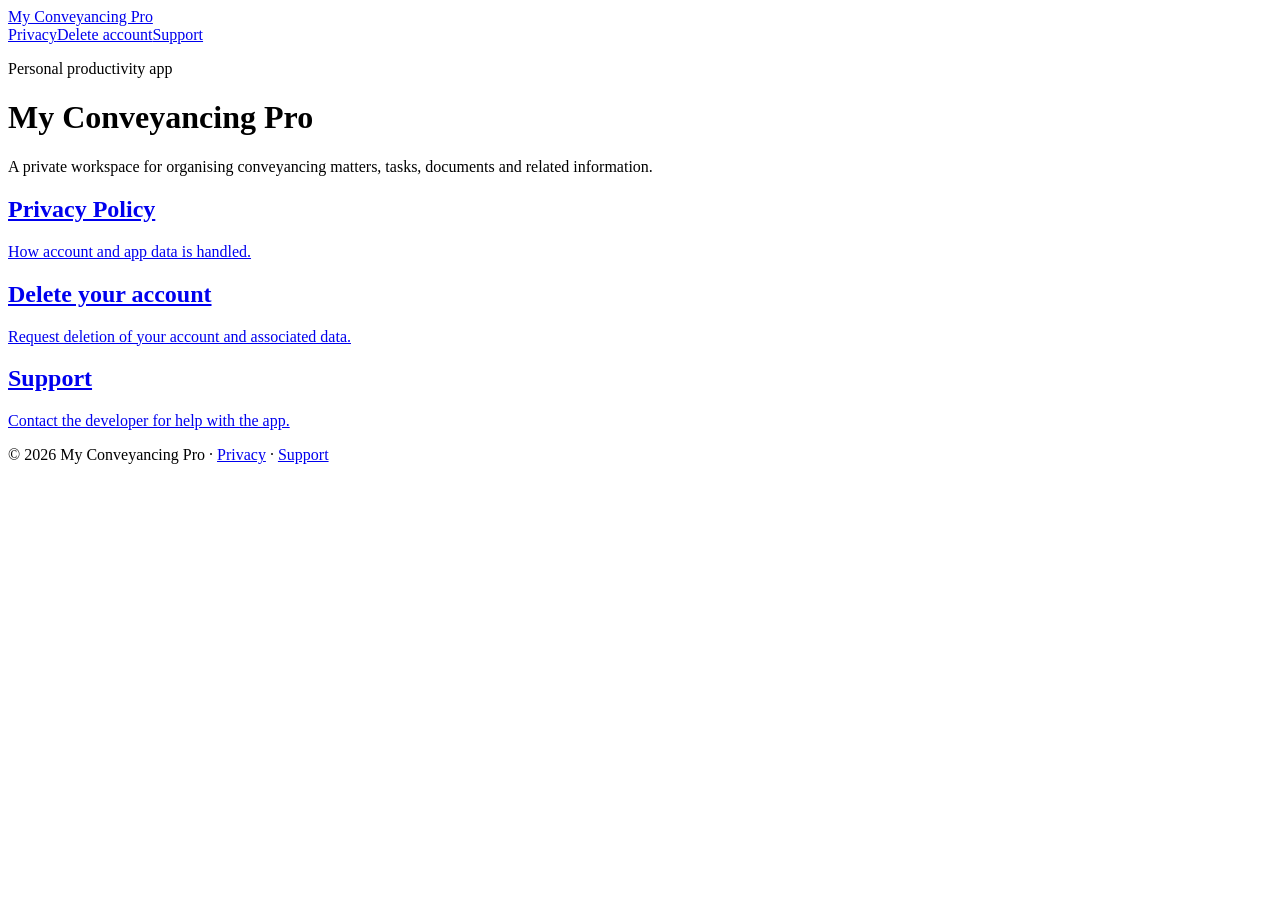
==== index.html @ c01dd8fc "Add files via upload" ====
<!doctype html><html lang="en"><head><meta charset="utf-8"><meta name="viewport" content="width=device-width,initial-scale=1"><title>My Conveyancing Pro</title><meta name="description" content="Privacy, account deletion and support for My Conveyancing Pro."><link rel="stylesheet" href="assets/style.css"></head><body><header><div class="wrap nav"><a class="brand" href="./">My Conveyancing Pro</a><nav><a href="privacy.html">Privacy</a><a href="delete-account.html">Delete account</a><a href="support.html">Support</a></nav></div></header><main class="wrap hero"><p class="eyebrow">Personal productivity app</p><h1>My Conveyancing Pro</h1><p class="lead">A private workspace for organising conveyancing matters, tasks, documents and related information.</p><div class="cards"><a class="card" href="privacy.html"><h2>Privacy Policy</h2><p>How account and app data is handled.</p></a><a class="card" href="delete-account.html"><h2>Delete your account</h2><p>Request deletion of your account and associated data.</p></a><a class="card" href="support.html"><h2>Support</h2><p>Contact the developer for help with the app.</p></a></div></main><footer><div class="wrap">© 2026 My Conveyancing Pro · <a href="privacy.html">Privacy</a> · <a href="support.html">Support</a></div></footer></body></html>
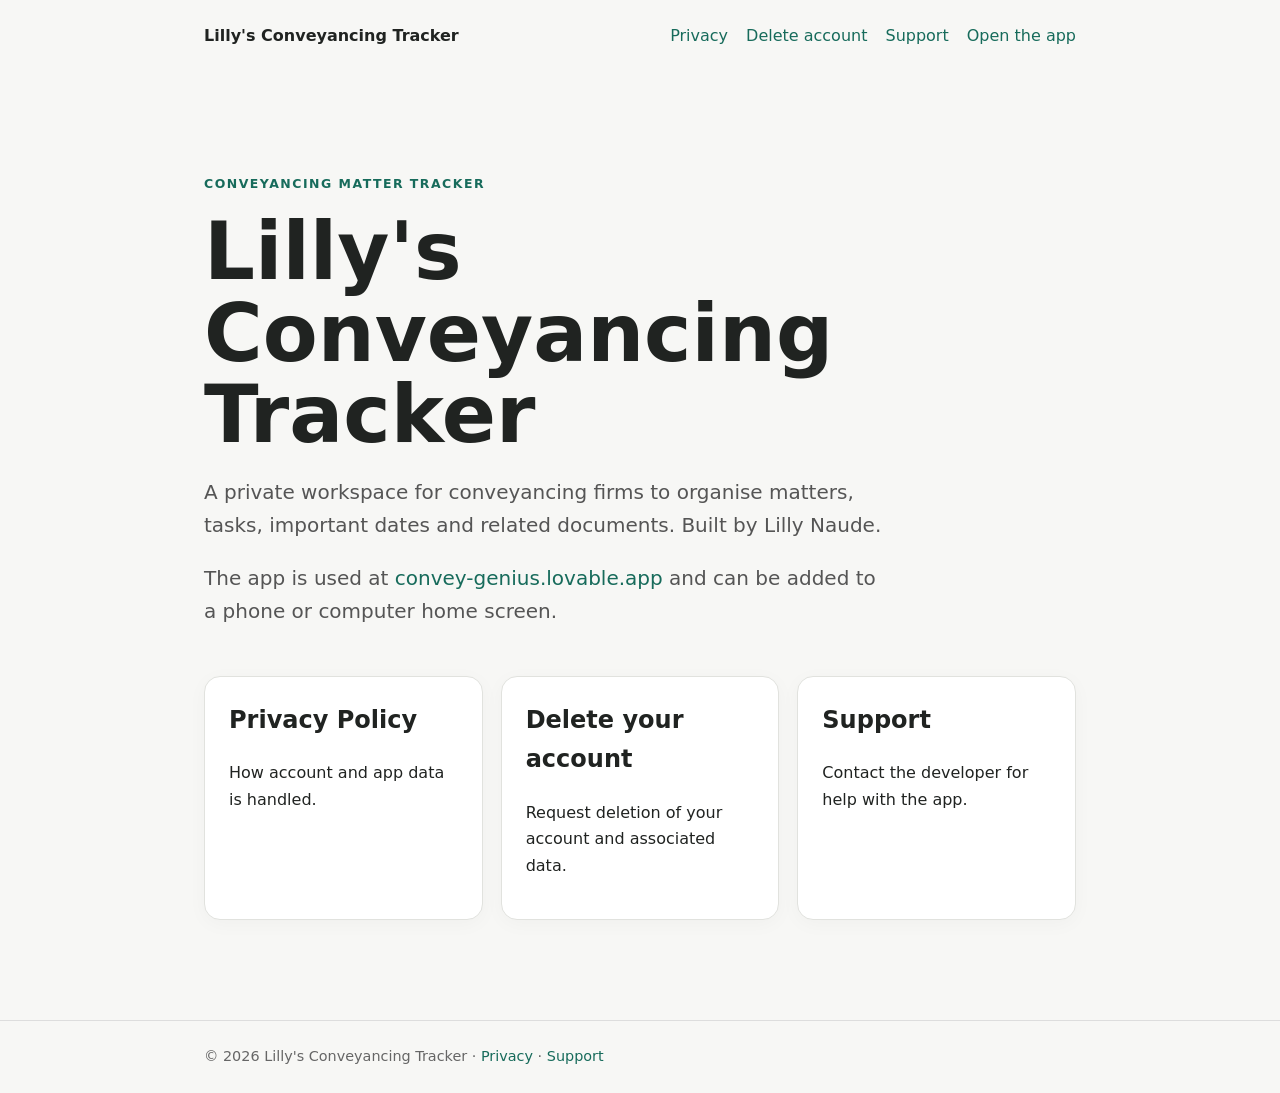
==== commit 7da5b932: "Add files via upload" ====
--- a/index.html
+++ b/index.html
@@ -1 +1 @@
-<!doctype html><html lang="en"><head><meta charset="utf-8"><meta name="viewport" content="width=device-width,initial-scale=1"><title>My Conveyancing Pro</title><meta name="description" content="Privacy, account deletion and support for My Conveyancing Pro."><link rel="stylesheet" href="assets/style.css"></head><body><header><div class="wrap nav"><a class="brand" href="./">My Conveyancing Pro</a><nav><a href="privacy.html">Privacy</a><a href="delete-account.html">Delete account</a><a href="support.html">Support</a></nav></div></header><main class="wrap hero"><p class="eyebrow">Personal productivity app</p><h1>My Conveyancing Pro</h1><p class="lead">A private workspace for organising conveyancing matters, tasks, documents and related information.</p><div class="cards"><a class="card" href="privacy.html"><h2>Privacy Policy</h2><p>How account and app data is handled.</p></a><a class="card" href="delete-account.html"><h2>Delete your account</h2><p>Request deletion of your account and associated data.</p></a><a class="card" href="support.html"><h2>Support</h2><p>Contact the developer for help with the app.</p></a></div></main><footer><div class="wrap">© 2026 My Conveyancing Pro · <a href="privacy.html">Privacy</a> · <a href="support.html">Support</a></div></footer></body></html>+<!doctype html><html lang="en"><head><meta charset="utf-8"><meta name="viewport" content="width=device-width,initial-scale=1"><title>Lilly's Conveyancing Tracker — Privacy, account deletion and support</title><meta name="description" content="Privacy policy, account deletion and support for Lilly's Conveyancing Tracker."><link rel="stylesheet" href="assets/style.css"></head><body><header><div class="wrap nav"><a class="brand" href="./">Lilly's Conveyancing Tracker</a><nav><a href="privacy.html">Privacy</a><a href="delete-account.html">Delete account</a><a href="support.html">Support</a><a href="https://convey-genius.lovable.app">Open the app</a></nav></div></header><main class="wrap hero"><p class="eyebrow">Conveyancing matter tracker</p><h1>Lilly's Conveyancing Tracker</h1><p class="lead">A private workspace for conveyancing firms to organise matters, tasks, important dates and related documents. Built by Lilly Naude.</p><p class="lead">The app is used at <a href="https://convey-genius.lovable.app">convey-genius.lovable.app</a> and can be added to a phone or computer home screen.</p><div class="cards"><a class="card" href="privacy.html"><h2>Privacy Policy</h2><p>How account and app data is handled.</p></a><a class="card" href="delete-account.html"><h2>Delete your account</h2><p>Request deletion of your account and associated data.</p></a><a class="card" href="support.html"><h2>Support</h2><p>Contact the developer for help with the app.</p></a></div></main><footer><div class="wrap">© 2026 Lilly's Conveyancing Tracker · <a href="privacy.html">Privacy</a> · <a href="support.html">Support</a></div></footer></body></html>
--- a/assets/style.css
+++ b/assets/style.css
@@ -0,0 +1 @@
+*{box-sizing:border-box}body{margin:0;background:#f7f7f5;color:#202321;font:16px/1.65 system-ui,-apple-system,BlinkMacSystemFont,"Segoe UI",sans-serif}a{color:#176b5b;text-decoration:none}a:hover{text-decoration:underline}.wrap{max-width:920px;margin:auto;padding:0 24px}.nav{min-height:72px;display:flex;align-items:center;justify-content:space-between;gap:20px}.brand{font-weight:800;color:#202321}.nav nav{display:flex;gap:18px;flex-wrap:wrap}.hero{padding:90px 24px 100px}.eyebrow{text-transform:uppercase;letter-spacing:.12em;font-size:.78rem;font-weight:800;color:#176b5b}.hero h1{font-size:clamp(2.5rem,7vw,5rem);line-height:1.02;margin:.2em 0}.lead{font-size:1.25rem;max-width:680px;color:#555}.cards{display:grid;grid-template-columns:repeat(3,1fr);gap:18px;margin-top:48px}.card{background:white;border:1px solid #e1e2de;border-radius:16px;padding:24px;color:#202321;box-shadow:0 4px 20px #00000008}.card h2{margin-top:0}footer{border-top:1px solid #ddd;padding:24px 0;color:#666;font-size:.9rem}.prose{padding:60px 24px 90px;max-width:820px}.prose h1{font-size:2.5rem;line-height:1.15}.prose h2{margin-top:2.2em}.prose li{margin:.5em 0}.contact{font-size:1.35rem;font-weight:700}@media(max-width:700px){.nav{align-items:flex-start;padding-top:18px;padding-bottom:18px;flex-direction:column}.cards{grid-template-columns:1fr}.hero{padding-top:55px}}
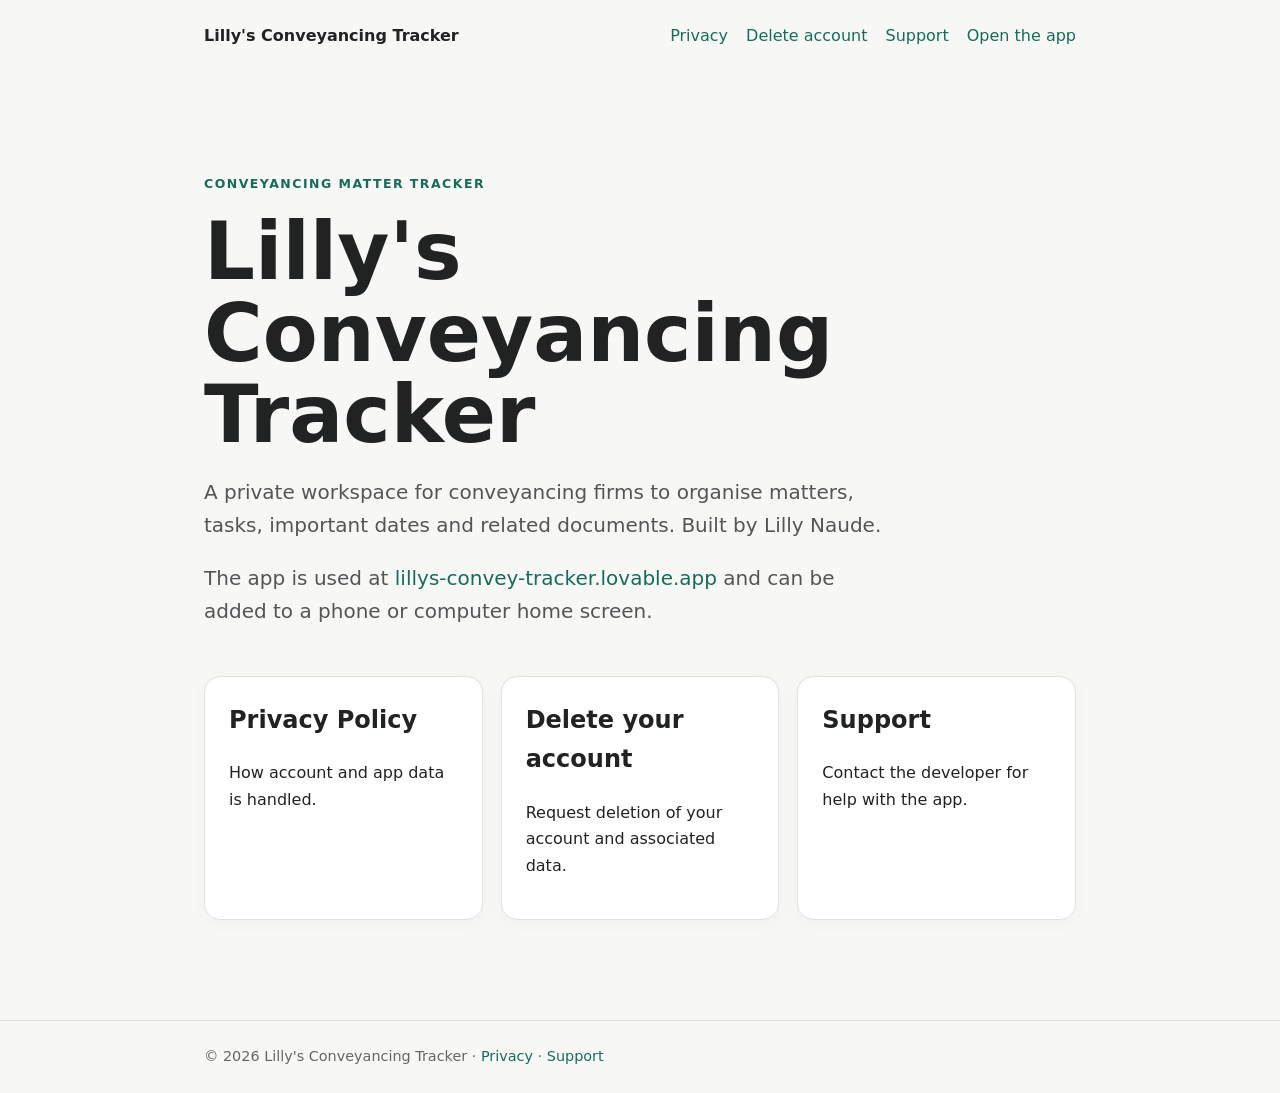
==== commit f8f678f8: "Add files via upload" ====
--- a/index.html
+++ b/index.html
@@ -1 +1 @@
-<!doctype html><html lang="en"><head><meta charset="utf-8"><meta name="viewport" content="width=device-width,initial-scale=1"><title>Lilly's Conveyancing Tracker — Privacy, account deletion and support</title><meta name="description" content="Privacy policy, account deletion and support for Lilly's Conveyancing Tracker."><link rel="stylesheet" href="assets/style.css"></head><body><header><div class="wrap nav"><a class="brand" href="./">Lilly's Conveyancing Tracker</a><nav><a href="privacy.html">Privacy</a><a href="delete-account.html">Delete account</a><a href="support.html">Support</a><a href="https://convey-genius.lovable.app">Open the app</a></nav></div></header><main class="wrap hero"><p class="eyebrow">Conveyancing matter tracker</p><h1>Lilly's Conveyancing Tracker</h1><p class="lead">A private workspace for conveyancing firms to organise matters, tasks, important dates and related documents. Built by Lilly Naude.</p><p class="lead">The app is used at <a href="https://convey-genius.lovable.app">convey-genius.lovable.app</a> and can be added to a phone or computer home screen.</p><div class="cards"><a class="card" href="privacy.html"><h2>Privacy Policy</h2><p>How account and app data is handled.</p></a><a class="card" href="delete-account.html"><h2>Delete your account</h2><p>Request deletion of your account and associated data.</p></a><a class="card" href="support.html"><h2>Support</h2><p>Contact the developer for help with the app.</p></a></div></main><footer><div class="wrap">© 2026 Lilly's Conveyancing Tracker · <a href="privacy.html">Privacy</a> · <a href="support.html">Support</a></div></footer></body></html>
+<!doctype html><html lang="en"><head><meta charset="utf-8"><meta name="viewport" content="width=device-width,initial-scale=1"><title>Lilly's Conveyancing Tracker — Privacy, account deletion and support</title><meta name="description" content="Privacy policy, account deletion and support for Lilly's Conveyancing Tracker."><link rel="stylesheet" href="assets/style.css"></head><body><header><div class="wrap nav"><a class="brand" href="./">Lilly's Conveyancing Tracker</a><nav><a href="privacy.html">Privacy</a><a href="delete-account.html">Delete account</a><a href="support.html">Support</a><a href="https://lillys-convey-tracker.lovable.app">Open the app</a></nav></div></header><main class="wrap hero"><p class="eyebrow">Conveyancing matter tracker</p><h1>Lilly's Conveyancing Tracker</h1><p class="lead">A private workspace for conveyancing firms to organise matters, tasks, important dates and related documents. Built by Lilly Naude.</p><p class="lead">The app is used at <a href="https://lillys-convey-tracker.lovable.app">lillys-convey-tracker.lovable.app</a> and can be added to a phone or computer home screen.</p><div class="cards"><a class="card" href="privacy.html"><h2>Privacy Policy</h2><p>How account and app data is handled.</p></a><a class="card" href="delete-account.html"><h2>Delete your account</h2><p>Request deletion of your account and associated data.</p></a><a class="card" href="support.html"><h2>Support</h2><p>Contact the developer for help with the app.</p></a></div></main><footer><div class="wrap">© 2026 Lilly's Conveyancing Tracker · <a href="privacy.html">Privacy</a> · <a href="support.html">Support</a></div></footer></body></html>
